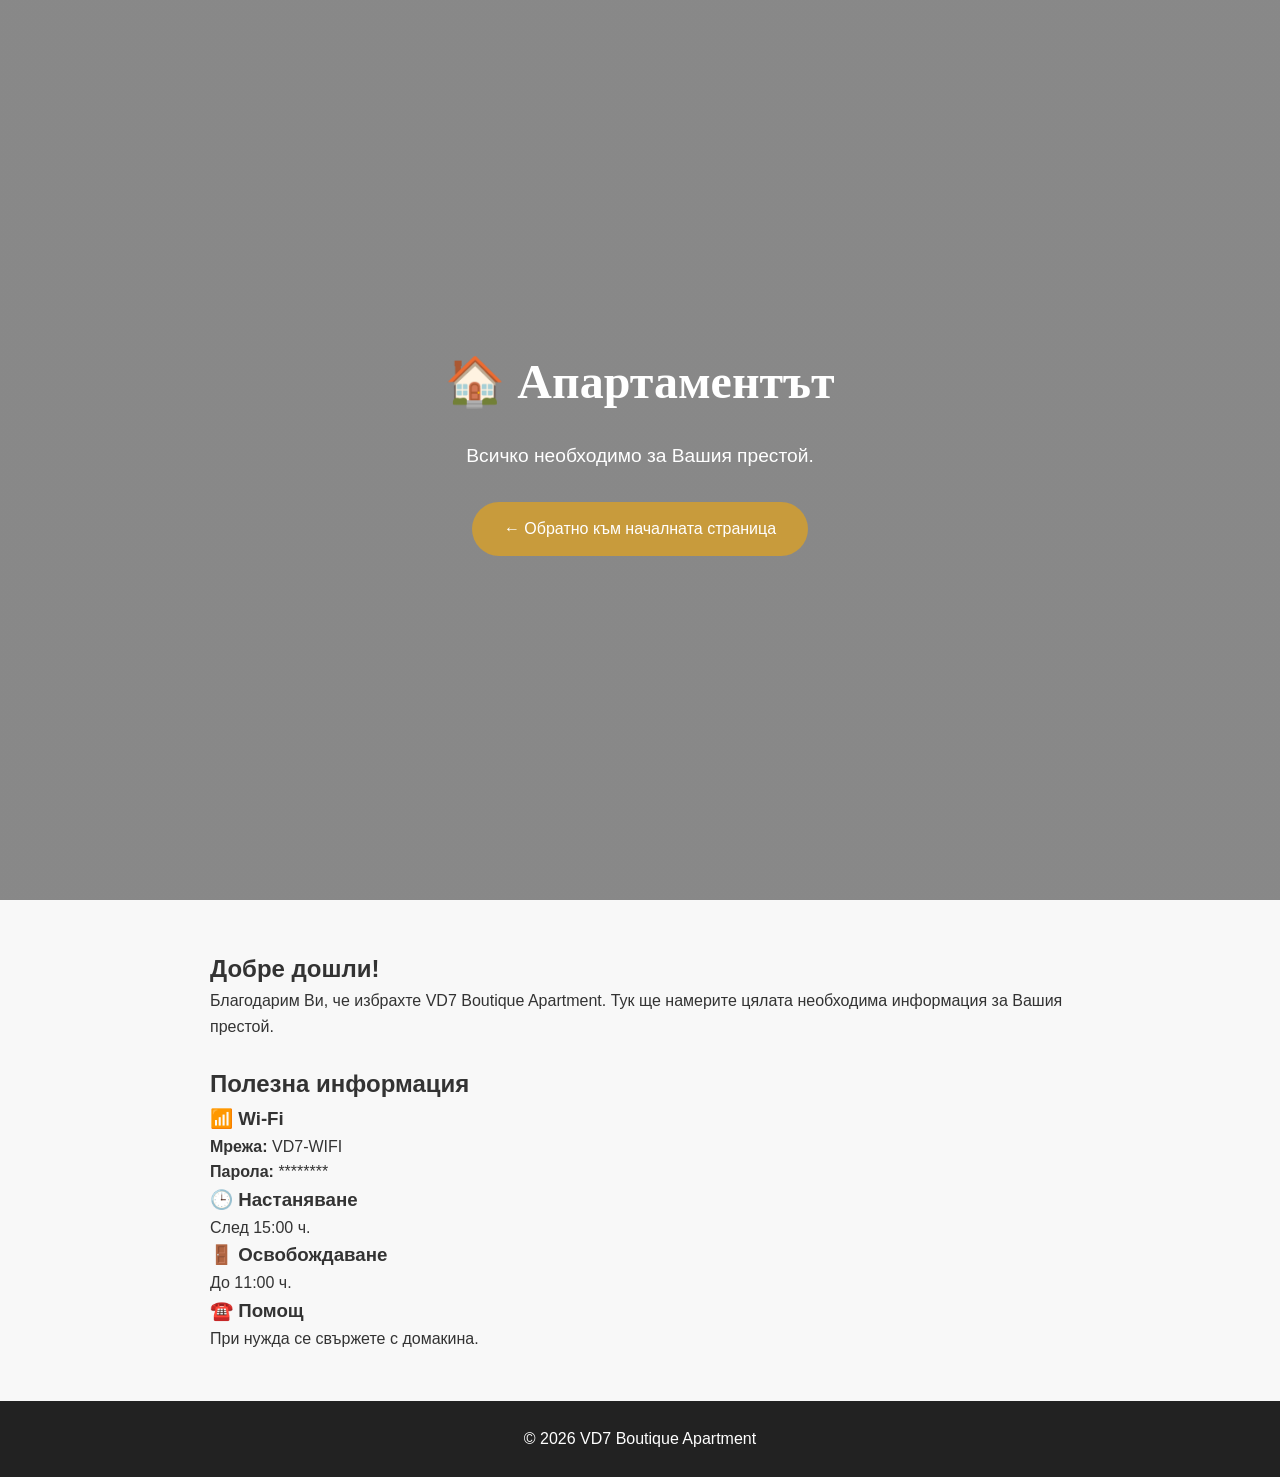
==== pages/apartment.html @ 88eec18f "Update apartment.html" ====
<!DOCTYPE html>
<html lang="bg">
<head>
    <meta charset="UTF-8">
    <meta name="viewport" content="width=device-width, initial-scale=1.0">
    <title>Апартаментът | VD7 Boutique Apartment</title>

    <link rel="stylesheet" href="../css/style.css">
</head>

<body>

<header class="hero">
    <div class="overlay">
        <h1>🏠 Апартаментът</h1>
        <p>Всичко необходимо за Вашия престой.</p>

        <a href="../index.html" class="btn">
            ← Обратно към началната страница
        </a>
    </div>
</header>

<main style="max-width:900px;margin:auto;padding:50px 20px;">

    <h2>Добре дошли!</h2>

    <p>
        Благодарим Ви, че избрахте VD7 Boutique Apartment.
        Тук ще намерите цялата необходима информация за Вашия престой.
    </p>

    <br>

    <h2>Полезна информация</h2>

<div class="info-card">
    <h3>📶 Wi-Fi</h3>
    <p><strong>Мрежа:</strong> VD7-WIFI</p>
    <p><strong>Парола:</strong> ********</p>
</div>

<div class="info-card">
    <h3>🕒 Настаняване</h3>
    <p>След 15:00 ч.</p>
</div>

<div class="info-card">
    <h3>🚪 Освобождаване</h3>
    <p>До 11:00 ч.</p>
</div>

<div class="info-card">
    <h3>☎️ Помощ</h3>
    <p>При нужда се свържете с домакина.</p>
</div>

</main>

<footer>
    <p>© 2026 VD7 Boutique Apartment</p>
</footer>

</body>
</html>
---- css/style.css ----
/* ===== RESET ===== */

* {
    margin: 0;
    padding: 0;
    box-sizing: border-box;
}

/* ===== BODY ===== */

body {
    font-family: 'Poppins', sans-serif;
    background: #f8f8f8;
    color: #333;
    line-height: 1.6;
}

/* ===== HERO ===== */

.hero {
    height: 100vh;
    background: linear-gradient(rgba(0,0,0,.45), rgba(0,0,0,.45)),
                url("../images/apartment/hero.jpg") center center / cover no-repeat;

    display: flex;
    justify-content: center;
    align-items: center;
    text-align: center;
}

.overlay {
    color: white;
    padding: 20px;
}

.overlay h1 {
    font-family: "Playfair Display", serif;
    font-size: 3rem;
    margin-bottom: 20px;
}

.overlay p {
    font-size: 1.2rem;
    margin-bottom: 30px;
}

/* ===== BUTTON ===== */

.btn {
    display: inline-block;
    padding: 14px 32px;
    background: #c89b3c;
    color: white;
    text-decoration: none;
    border-radius: 40px;
    transition: .3s;
}

.btn:hover {
    background: #a67c28;
}

/* ===== CARDS ===== */

.cards {
    max-width: 1200px;
    margin: 60px auto;
    padding: 20px;

    display: grid;
    grid-template-columns: repeat(auto-fit, minmax(180px,1fr));
    gap: 20px;
}

.card {
    background: white;
    border-radius: 16px;
    padding: 35px 20px;

    text-align: center;
    text-decoration: none;
    color: #333;

    font-size: 2rem;

    box-shadow: 0 8px 20px rgba(0,0,0,.08);

    transition: .25s;
}

.card span {
    display: block;
    margin-top: 15px;
    font-size: 1rem;
}

.card:hover {
    transform: translateY(-6px);
    box-shadow: 0 15px 30px rgba(0,0,0,.15);
}

/* ===== FOOTER ===== */

footer {
    background: #222;
    color: white;
    text-align: center;
    padding: 25px;
}

/* ===== MOBILE ===== */

@media (max-width:768px){

    .overlay h1{
        font-size:2.2rem;
    }

    .overlay p{
        font-size:1rem;
    }

}
/* ===== SMOOTH SCROLL ===== */

html{
    scroll-behavior:smooth;
}

/* ===== CONTAINER ===== */

main{
    padding-bottom:60px;
}

/* ===== CARD IMPROVEMENTS ===== */

.card{
    cursor:pointer;
    border:1px solid rgba(0,0,0,.05);
}

.card:hover{
    background:#c89b3c;
    color:#fff;
}

.card:hover span{
    color:#fff;
}

/* ===== HERO ANIMATION ===== */

.overlay{
    animation:fadeIn 1.2s ease;
}

@keyframes fadeIn{

    from{
        opacity:0;
        transform:translateY(20px);
    }

    to{
        opacity:1;
        transform:translateY(0);
    }

}
/* ===== NAVBAR ===== */

.navbar{
    position:fixed;
    top:0;
    left:0;
    width:100%;
    background:rgba(0,0,0,.65);
    backdrop-filter:blur(10px);
    display:flex;
    justify-content:space-between;
    align-items:center;
    padding:18px 40px;
    z-index:1000;
}

.logo{
    color:#fff;
    font-size:1.3rem;
    font-family:"Playfair Display", serif;
}

.nav-links{
    display:flex;
    list-style:none;
    gap:30px;
}

.nav-links a{
    color:#fff;
    text-decoration:none;
    transition:.3s;
}

.nav-links a:hover{
    color:#c89b3c;
}

@media(max-width:768px){

    .navbar{
        flex-direction:column;
        gap:15px;
        padding:15px;
    }

    .nav-links{
        flex-wrap:wrap;
        justify-content:center;
        gap:15px;
    }

}
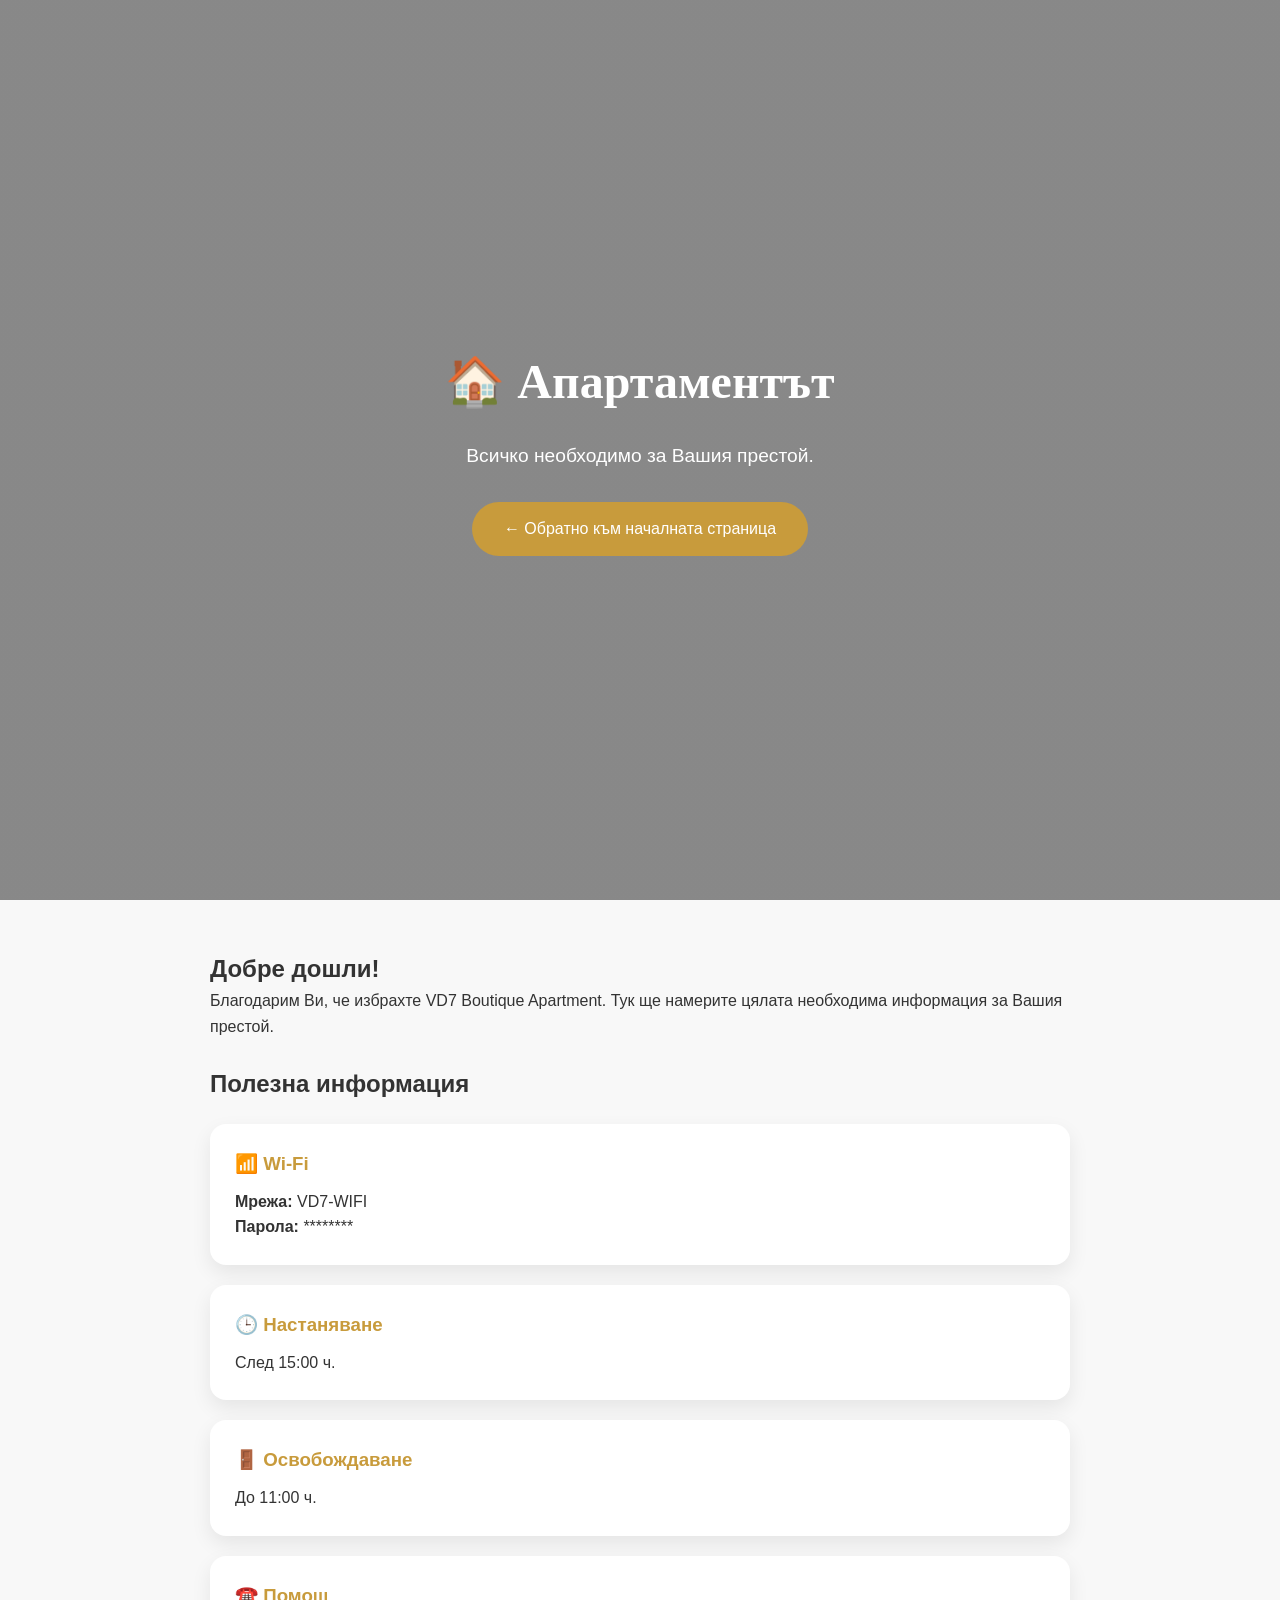
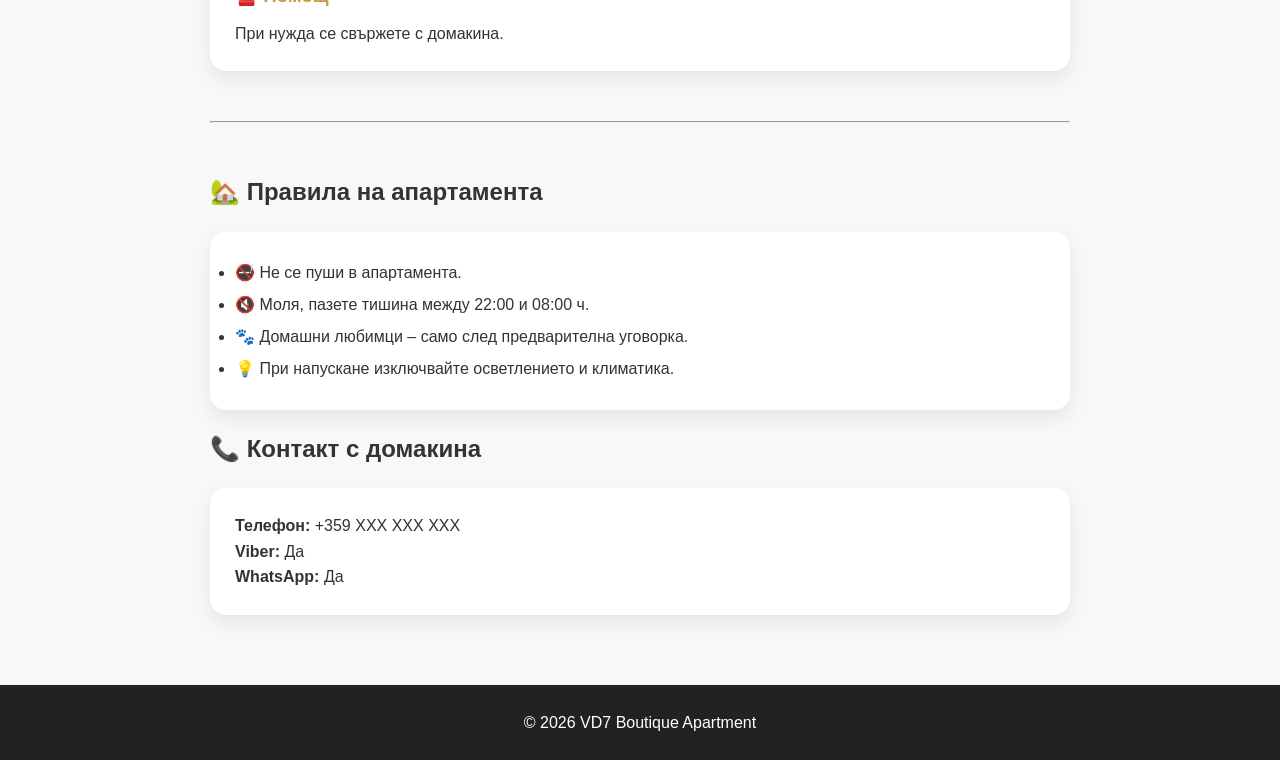
==== commit 2281eda7: "Update apartment.html" ====
--- a/pages/apartment.html
+++ b/pages/apartment.html
@@ -54,7 +54,26 @@
     <h3>☎️ Помощ</h3>
     <p>При нужда се свържете с домакина.</p>
 </div>
+<hr style="margin:50px 0;">
 
+<h2>🏡 Правила на апартамента</h2>
+
+<div class="info-card">
+    <ul style="line-height:2;">
+        <li>🚭 Не се пуши в апартамента.</li>
+        <li>🔇 Моля, пазете тишина между 22:00 и 08:00 ч.</li>
+        <li>🐾 Домашни любимци – само след предварителна уговорка.</li>
+        <li>💡 При напускане изключвайте осветлението и климатика.</li>
+    </ul>
+</div>
+
+<h2>📞 Контакт с домакина</h2>
+
+<div class="info-card">
+    <p><strong>Телефон:</strong> +359 XXX XXX XXX</p>
+    <p><strong>Viber:</strong> Да</p>
+    <p><strong>WhatsApp:</strong> Да</p>
+</div>
 </main>
 
 <footer>
--- a/css/style.css
+++ b/css/style.css
@@ -221,3 +221,17 @@
     }
 
 }
+/* ===== INFO CARDS ===== */
+
+.info-card{
+    background:#fff;
+    border-radius:16px;
+    padding:25px;
+    margin:20px 0;
+    box-shadow:0 8px 20px rgba(0,0,0,.08);
+}
+
+.info-card h3{
+    color:#c89b3c;
+    margin-bottom:10px;
+}
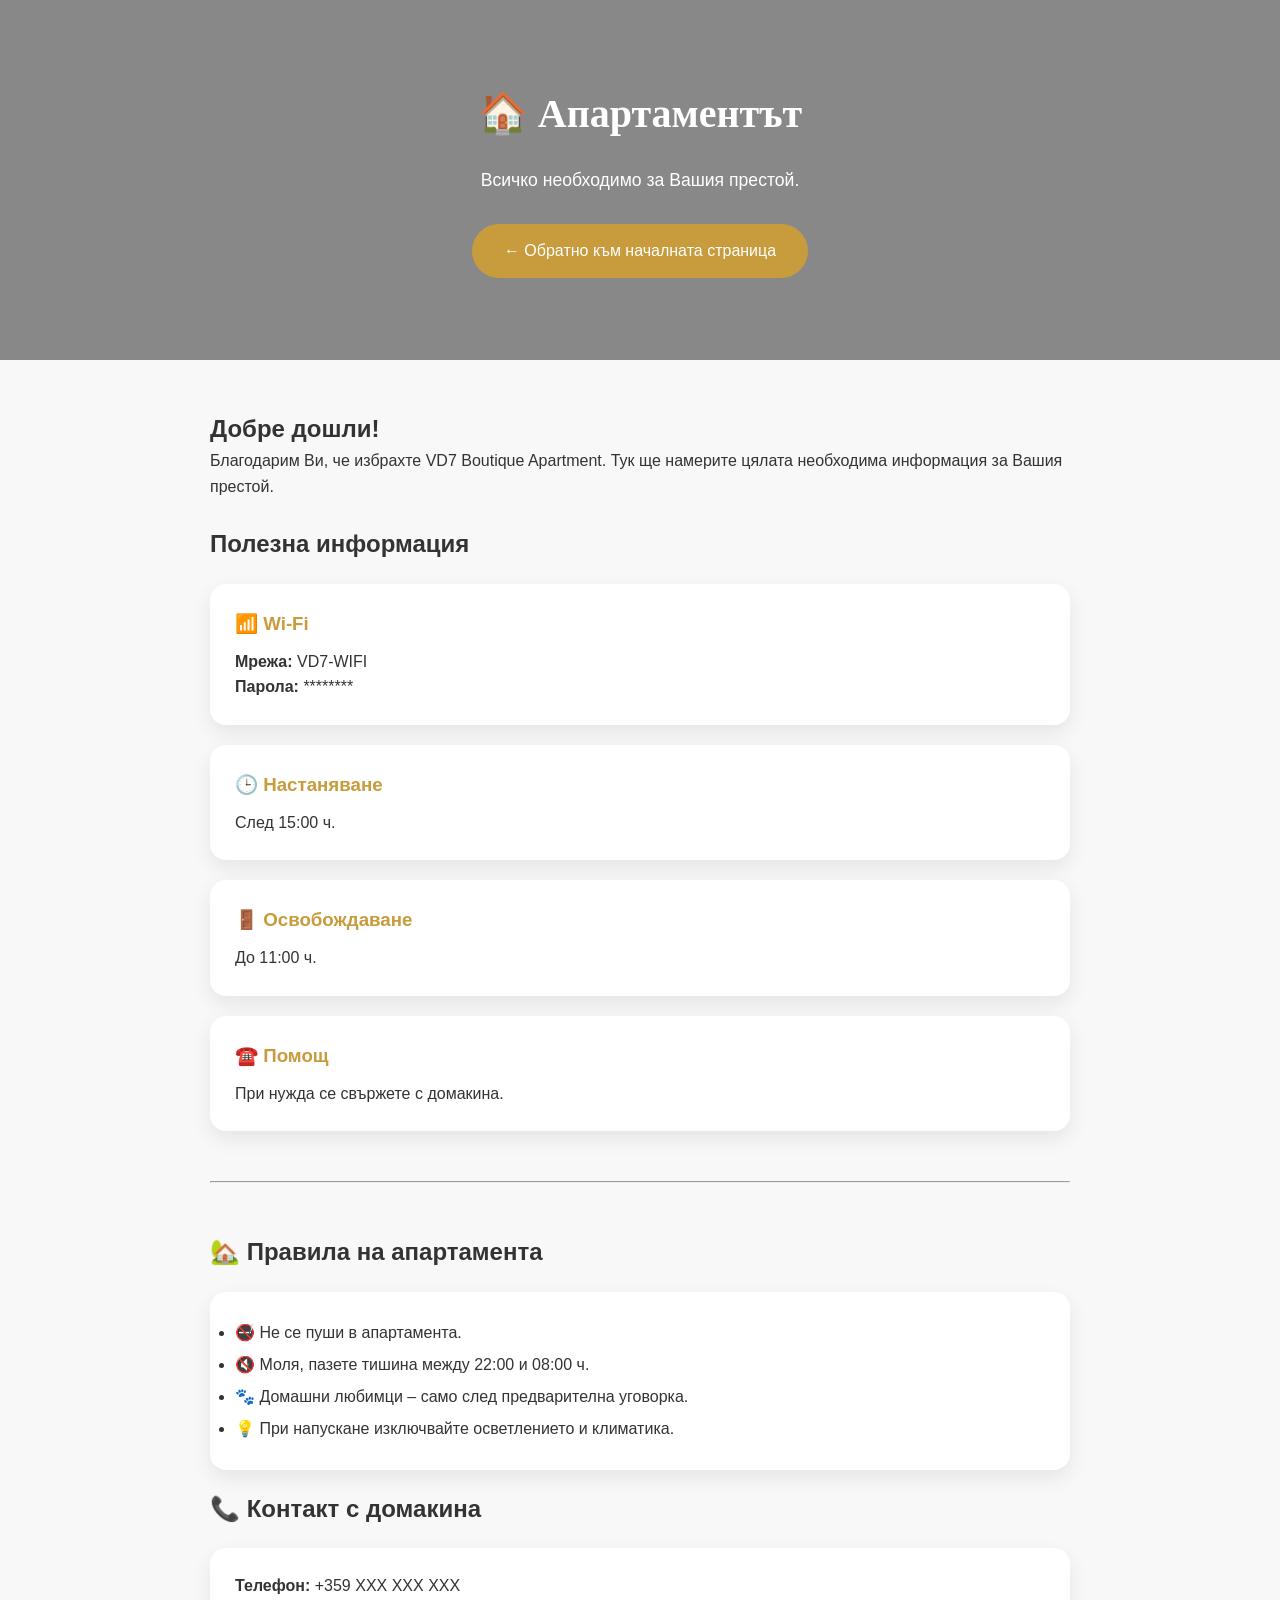
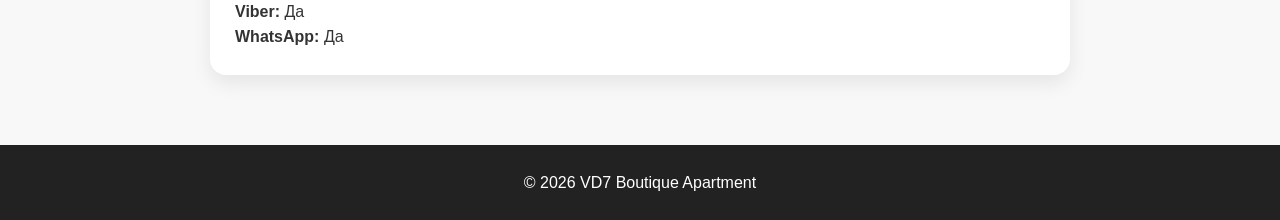
==== commit 66643a1f: "Update apartment.html" ====
--- a/pages/apartment.html
+++ b/pages/apartment.html
@@ -10,7 +10,7 @@
 
 <body>
 
-<header class="hero">
+<header class="hero small">
     <div class="overlay">
         <h1>🏠 Апартаментът</h1>
         <p>Всичко необходимо за Вашия престой.</p>
--- a/css/style.css
+++ b/css/style.css
@@ -235,3 +235,17 @@
     color:#c89b3c;
     margin-bottom:10px;
 }
+/* ===== INNER PAGES ===== */
+
+.hero.small {
+    height: 40vh;
+    min-height: 300px;
+}
+
+.hero.small .overlay h1 {
+    font-size: 2.5rem;
+}
+
+.hero.small .overlay p {
+    font-size: 1.1rem;
+}
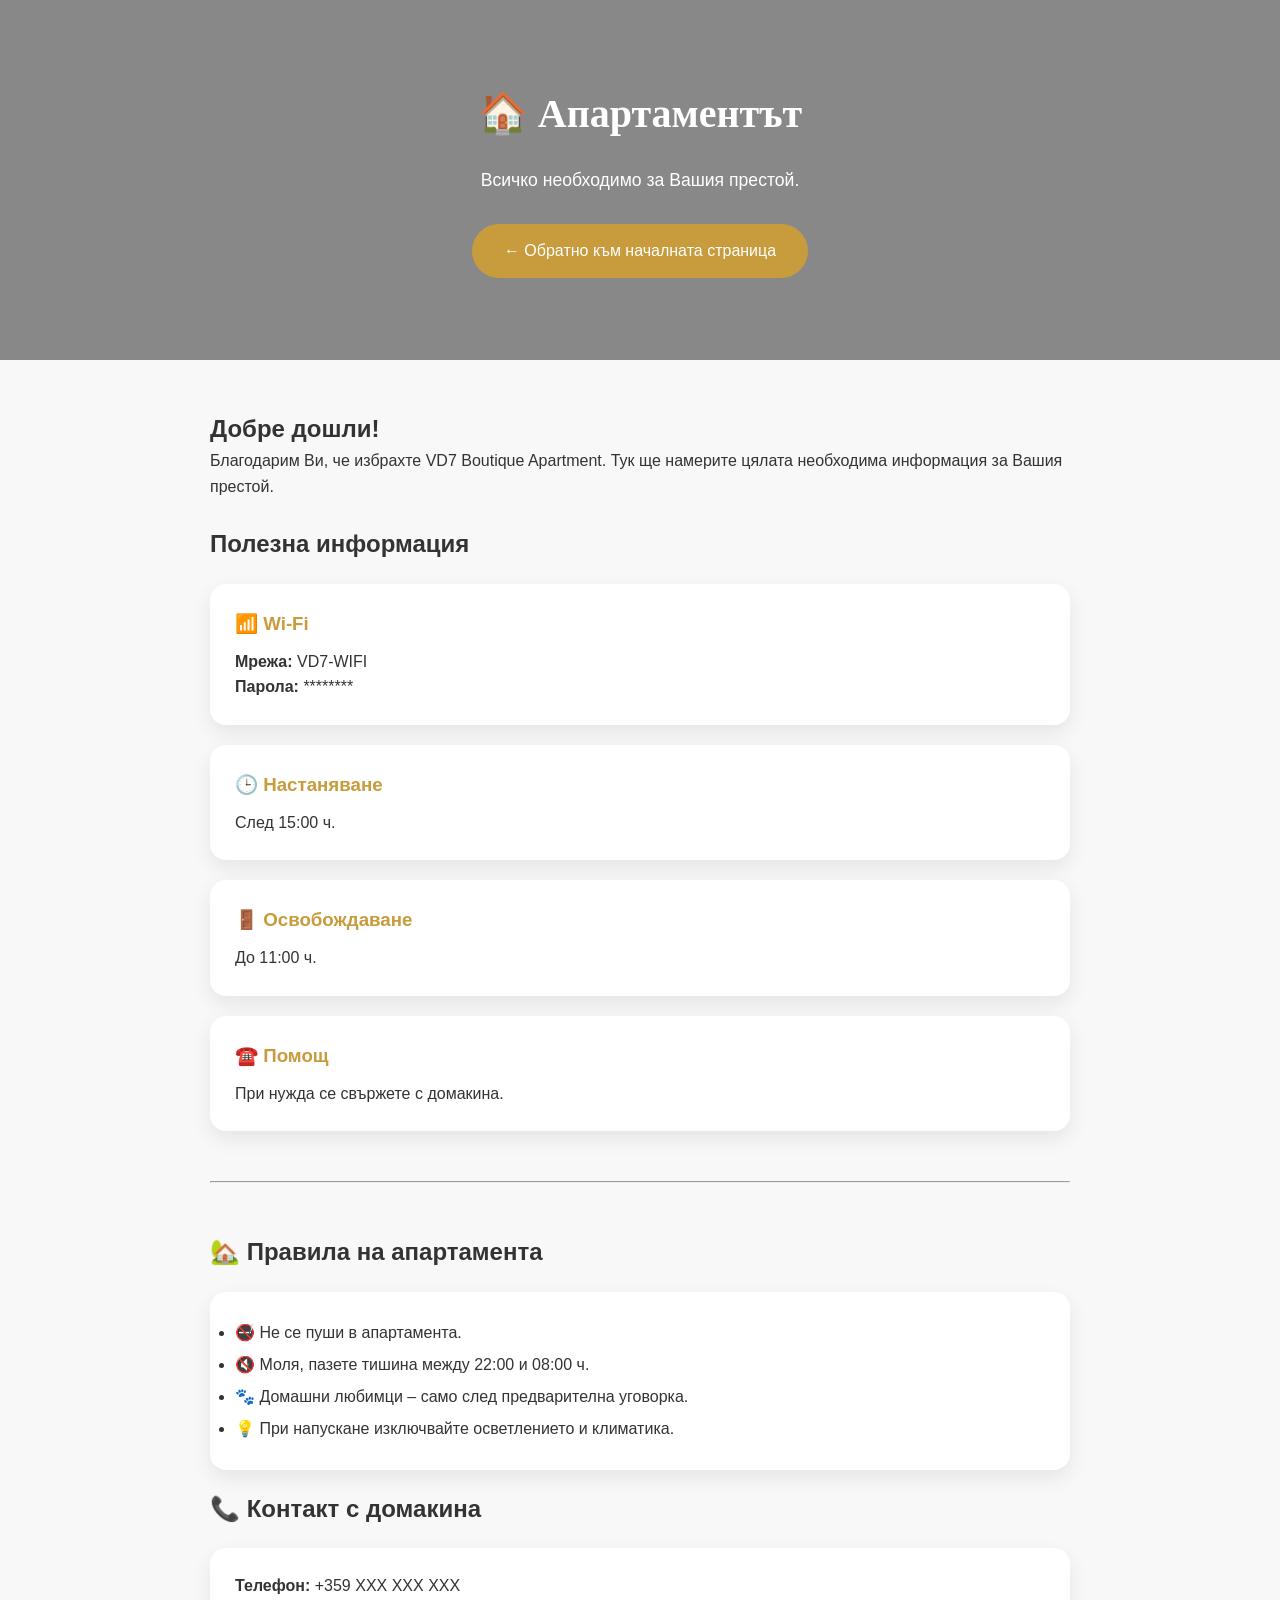
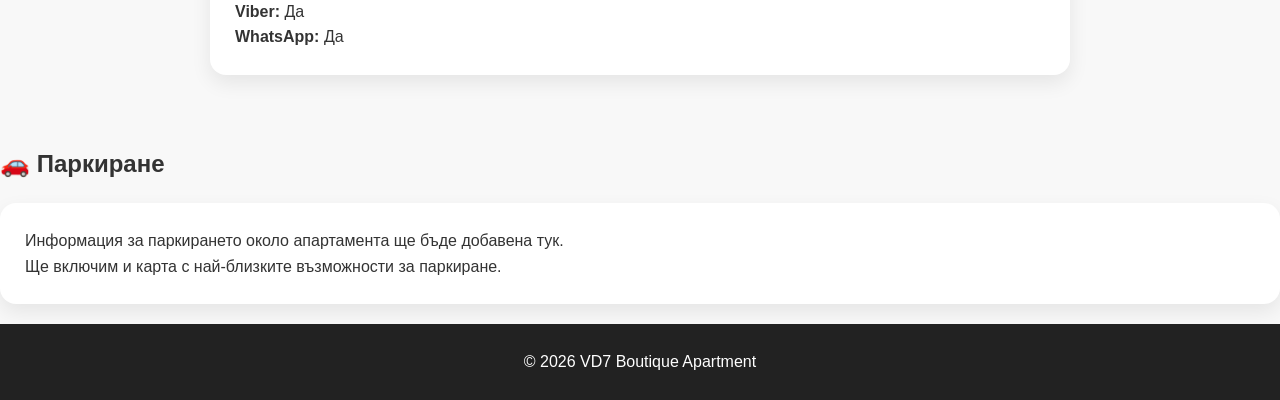
==== commit faee2144: "Update apartment.html" ====
--- a/pages/apartment.html
+++ b/pages/apartment.html
@@ -75,7 +75,17 @@
     <p><strong>WhatsApp:</strong> Да</p>
 </div>
 </main>
+<h2>🚗 Паркиране</h2>
 
+<div class="info-card">
+    <p>
+        Информация за паркирането около апартамента ще бъде добавена тук.
+    </p>
+
+    <p>
+        Ще включим и карта с най-близките възможности за паркиране.
+    </p>
+</div>
 <footer>
     <p>© 2026 VD7 Boutique Apartment</p>
 </footer>
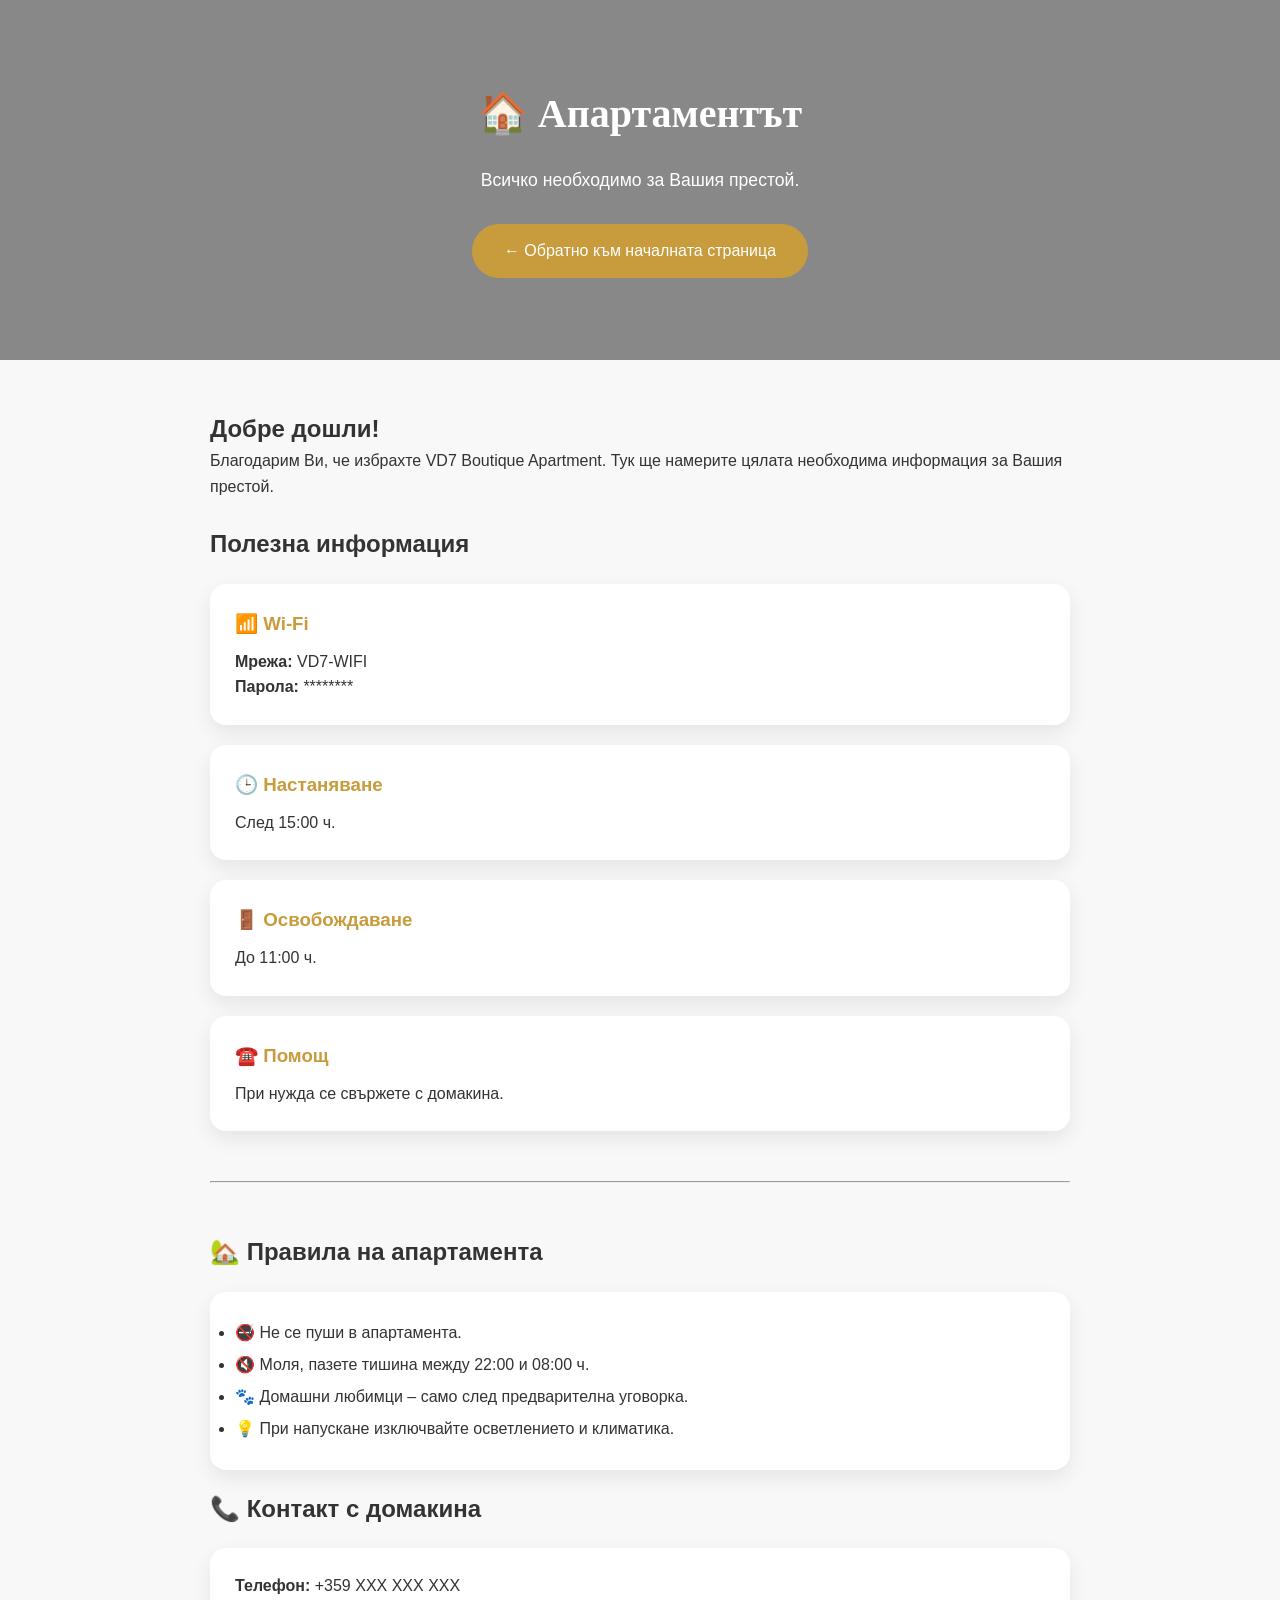
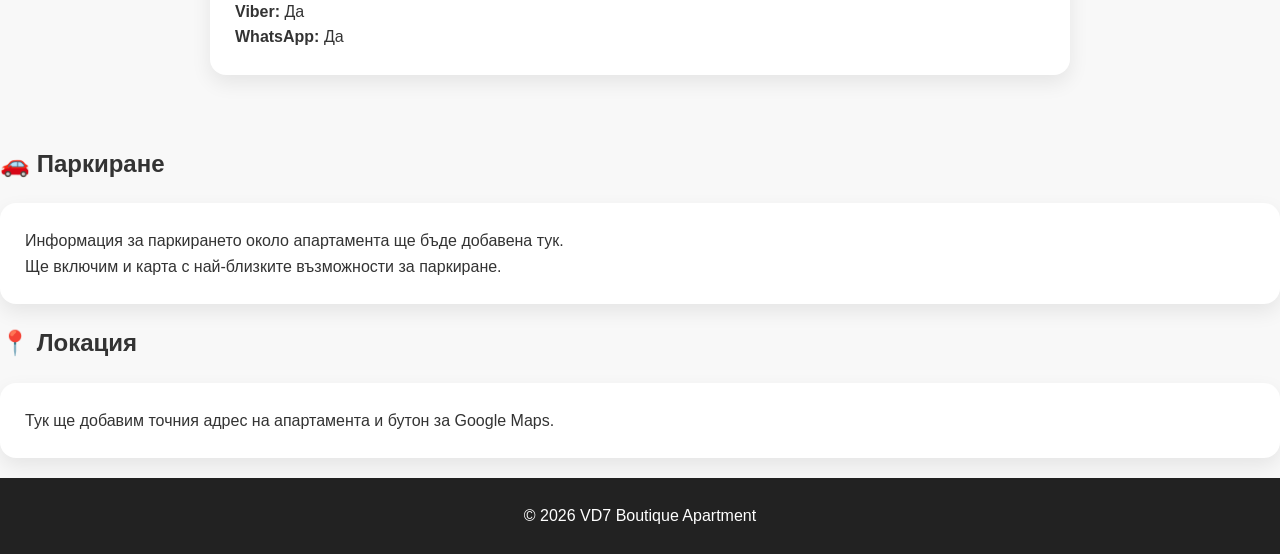
==== commit a9fa4e73: "Update apartment.html" ====
--- a/pages/apartment.html
+++ b/pages/apartment.html
@@ -86,6 +86,13 @@
         Ще включим и карта с най-близките възможности за паркиране.
     </p>
 </div>
+    <h2>📍 Локация</h2>
+
+<div class="info-card">
+    <p>
+        Тук ще добавим точния адрес на апартамента и бутон за Google Maps.
+    </p>
+</div>
 <footer>
     <p>© 2026 VD7 Boutique Apartment</p>
 </footer>
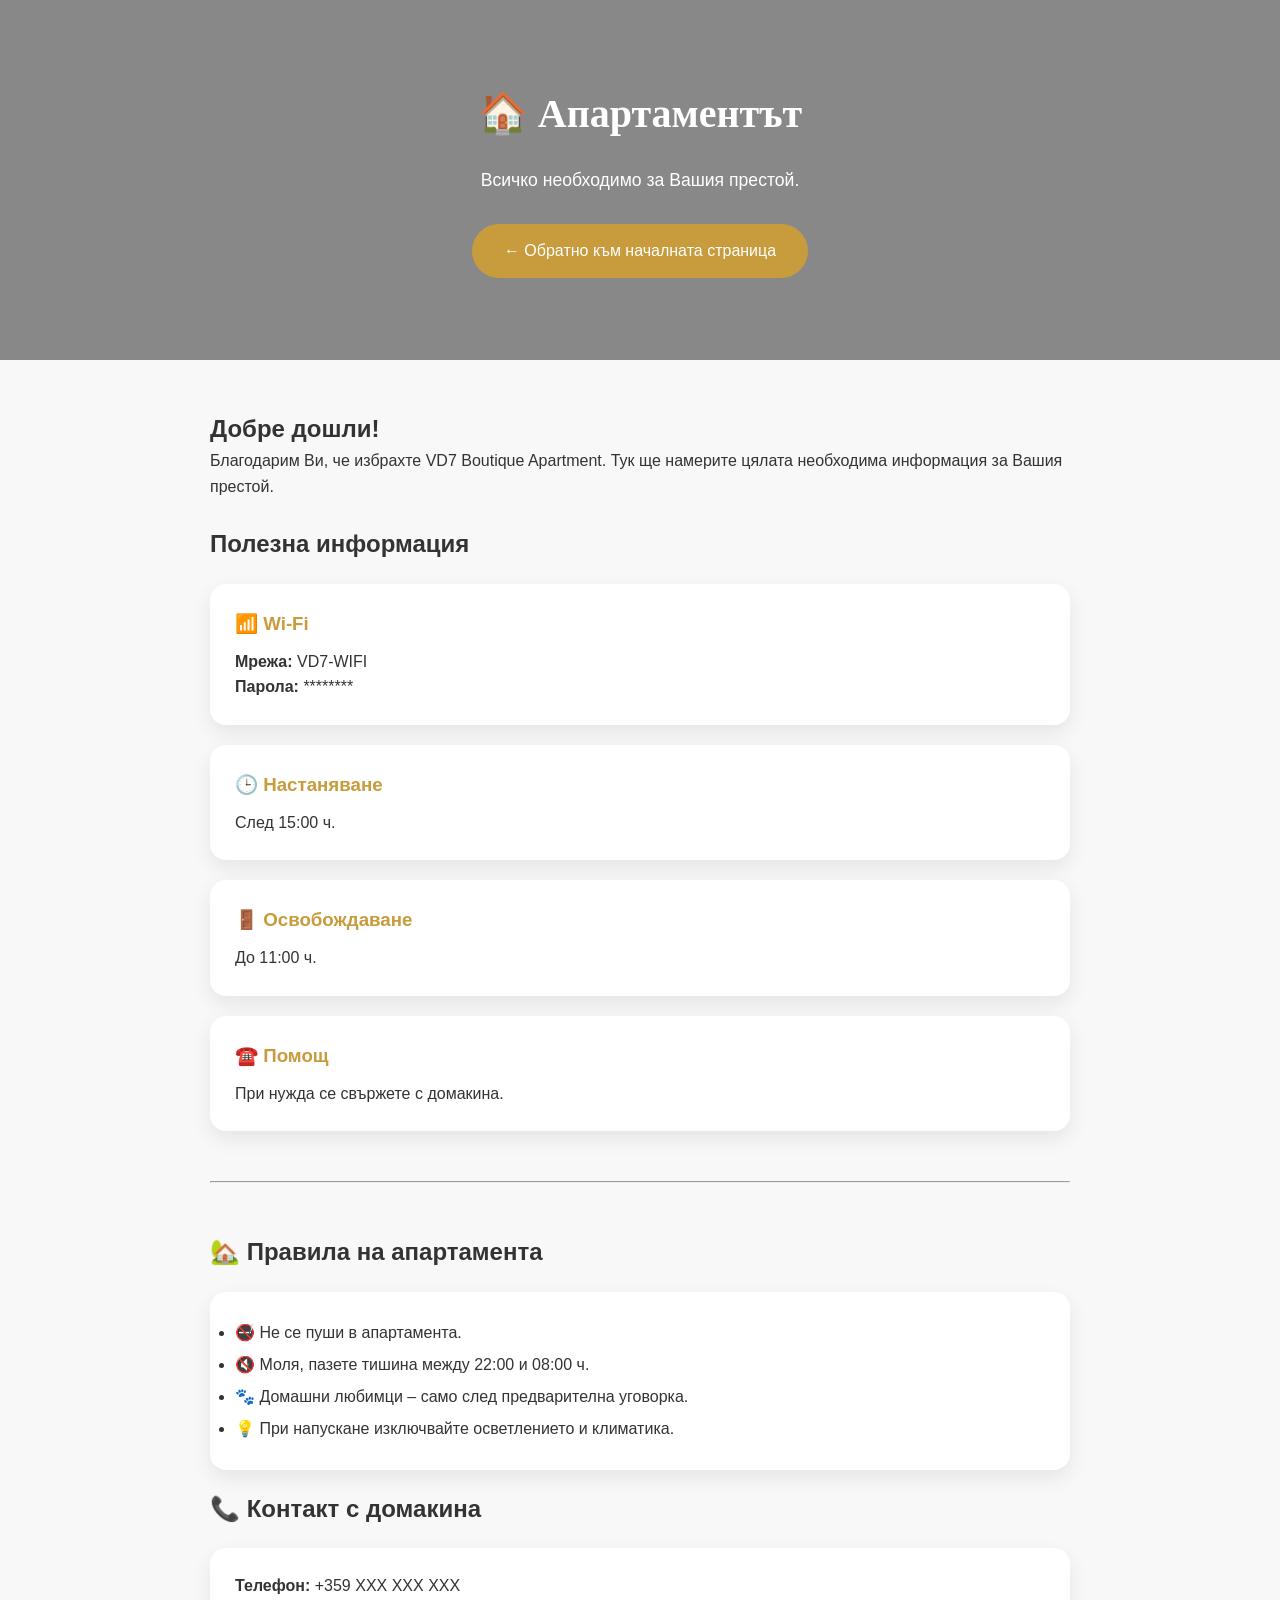
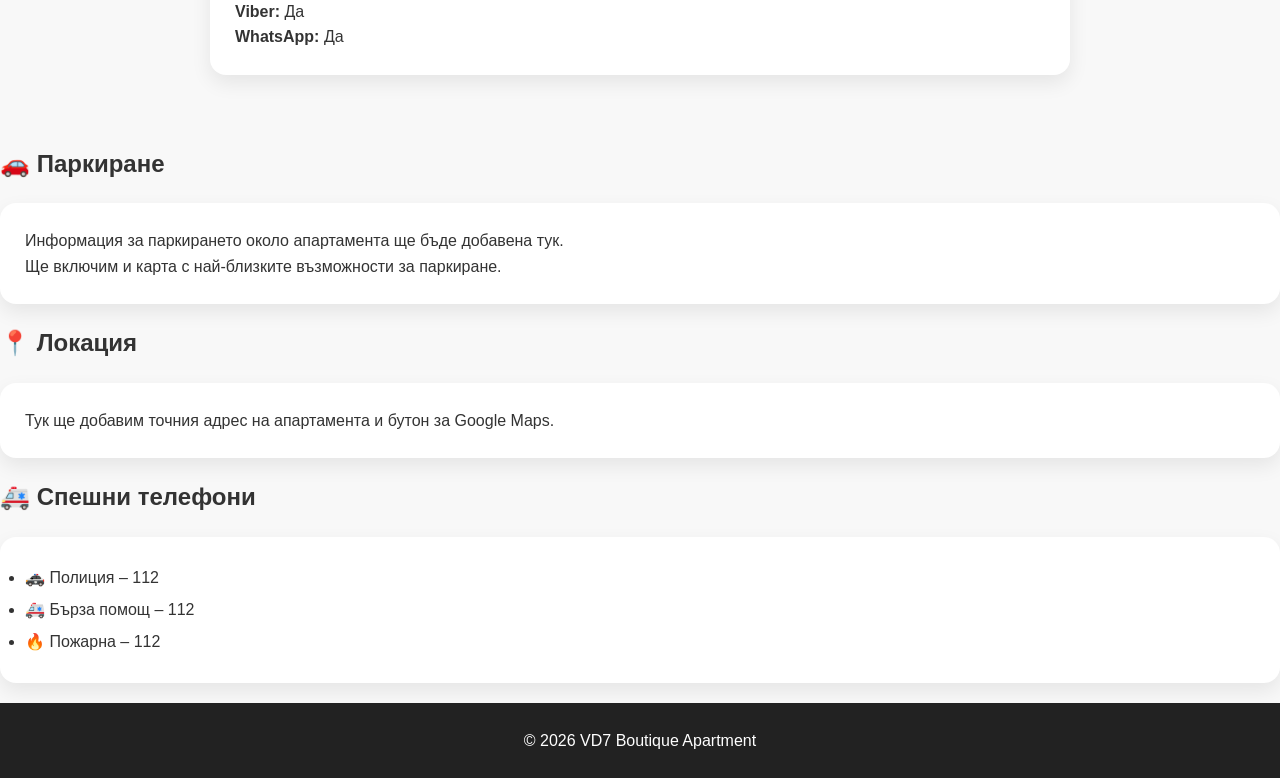
==== commit e1afca2a: "Update apartment.html" ====
--- a/pages/apartment.html
+++ b/pages/apartment.html
@@ -93,6 +93,15 @@
         Тук ще добавим точния адрес на апартамента и бутон за Google Maps.
     </p>
 </div>
+    <h2>🚑 Спешни телефони</h2>
+
+<div class="info-card">
+    <ul style="line-height:2;">
+        <li>🚓 Полиция – 112</li>
+        <li>🚑 Бърза помощ – 112</li>
+        <li>🔥 Пожарна – 112</li>
+    </ul>
+</div>
 <footer>
     <p>© 2026 VD7 Boutique Apartment</p>
 </footer>
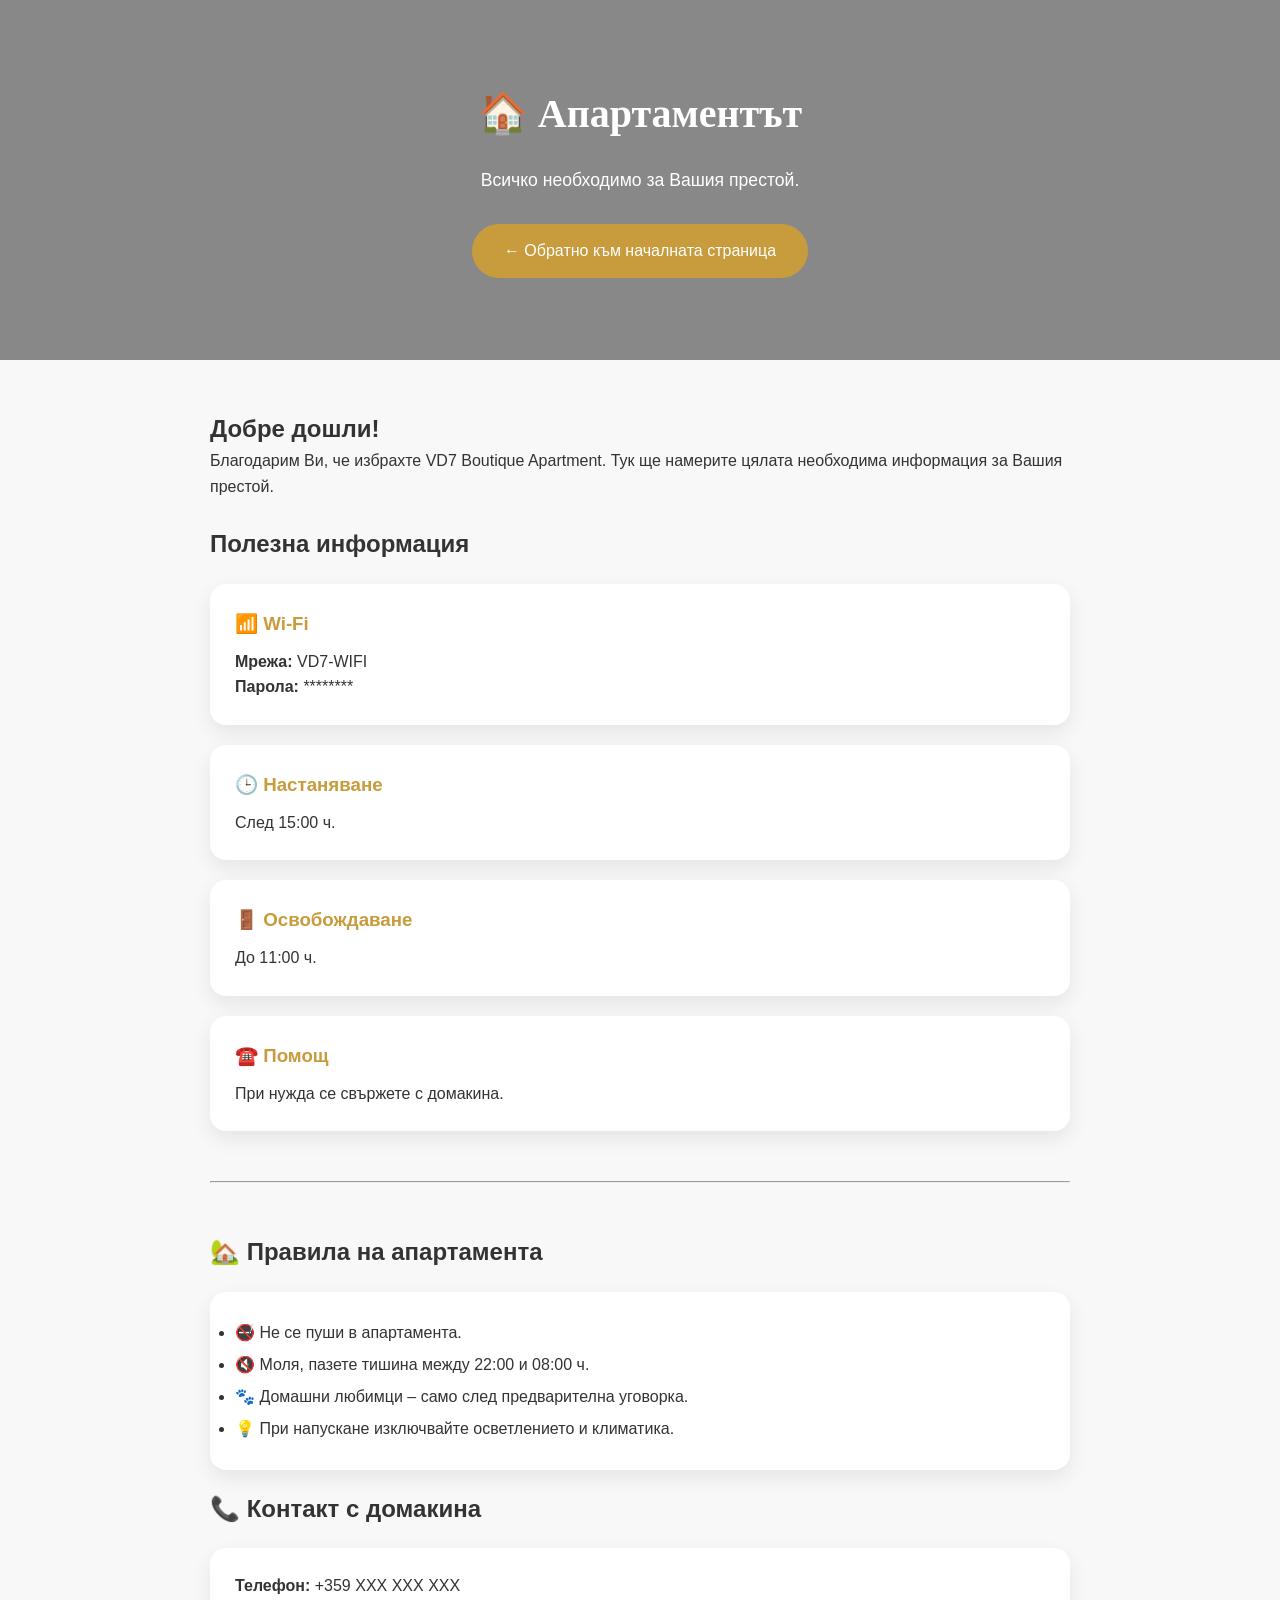
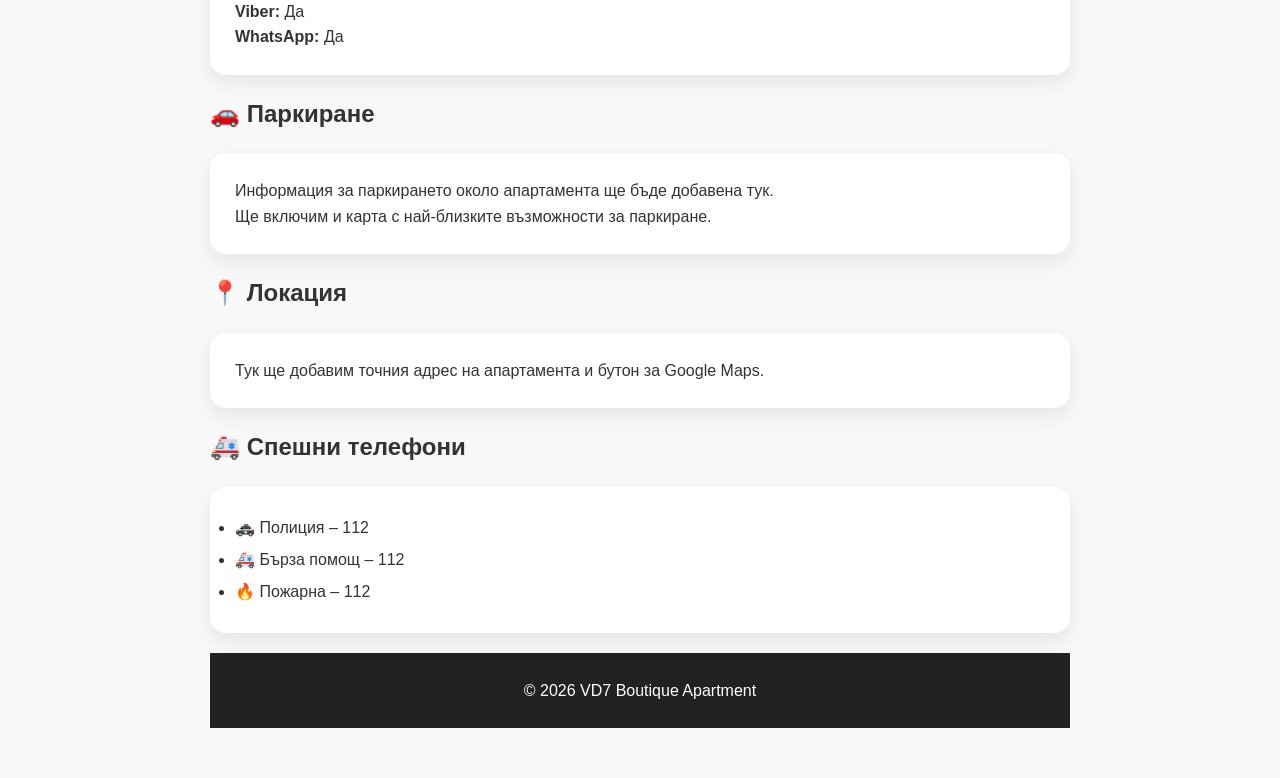
==== commit 749b001a: "Update apartment.html" ====
--- a/pages/apartment.html
+++ b/pages/apartment.html
@@ -74,7 +74,6 @@
     <p><strong>Viber:</strong> Да</p>
     <p><strong>WhatsApp:</strong> Да</p>
 </div>
-</main>
 <h2>🚗 Паркиране</h2>
 
 <div class="info-card">
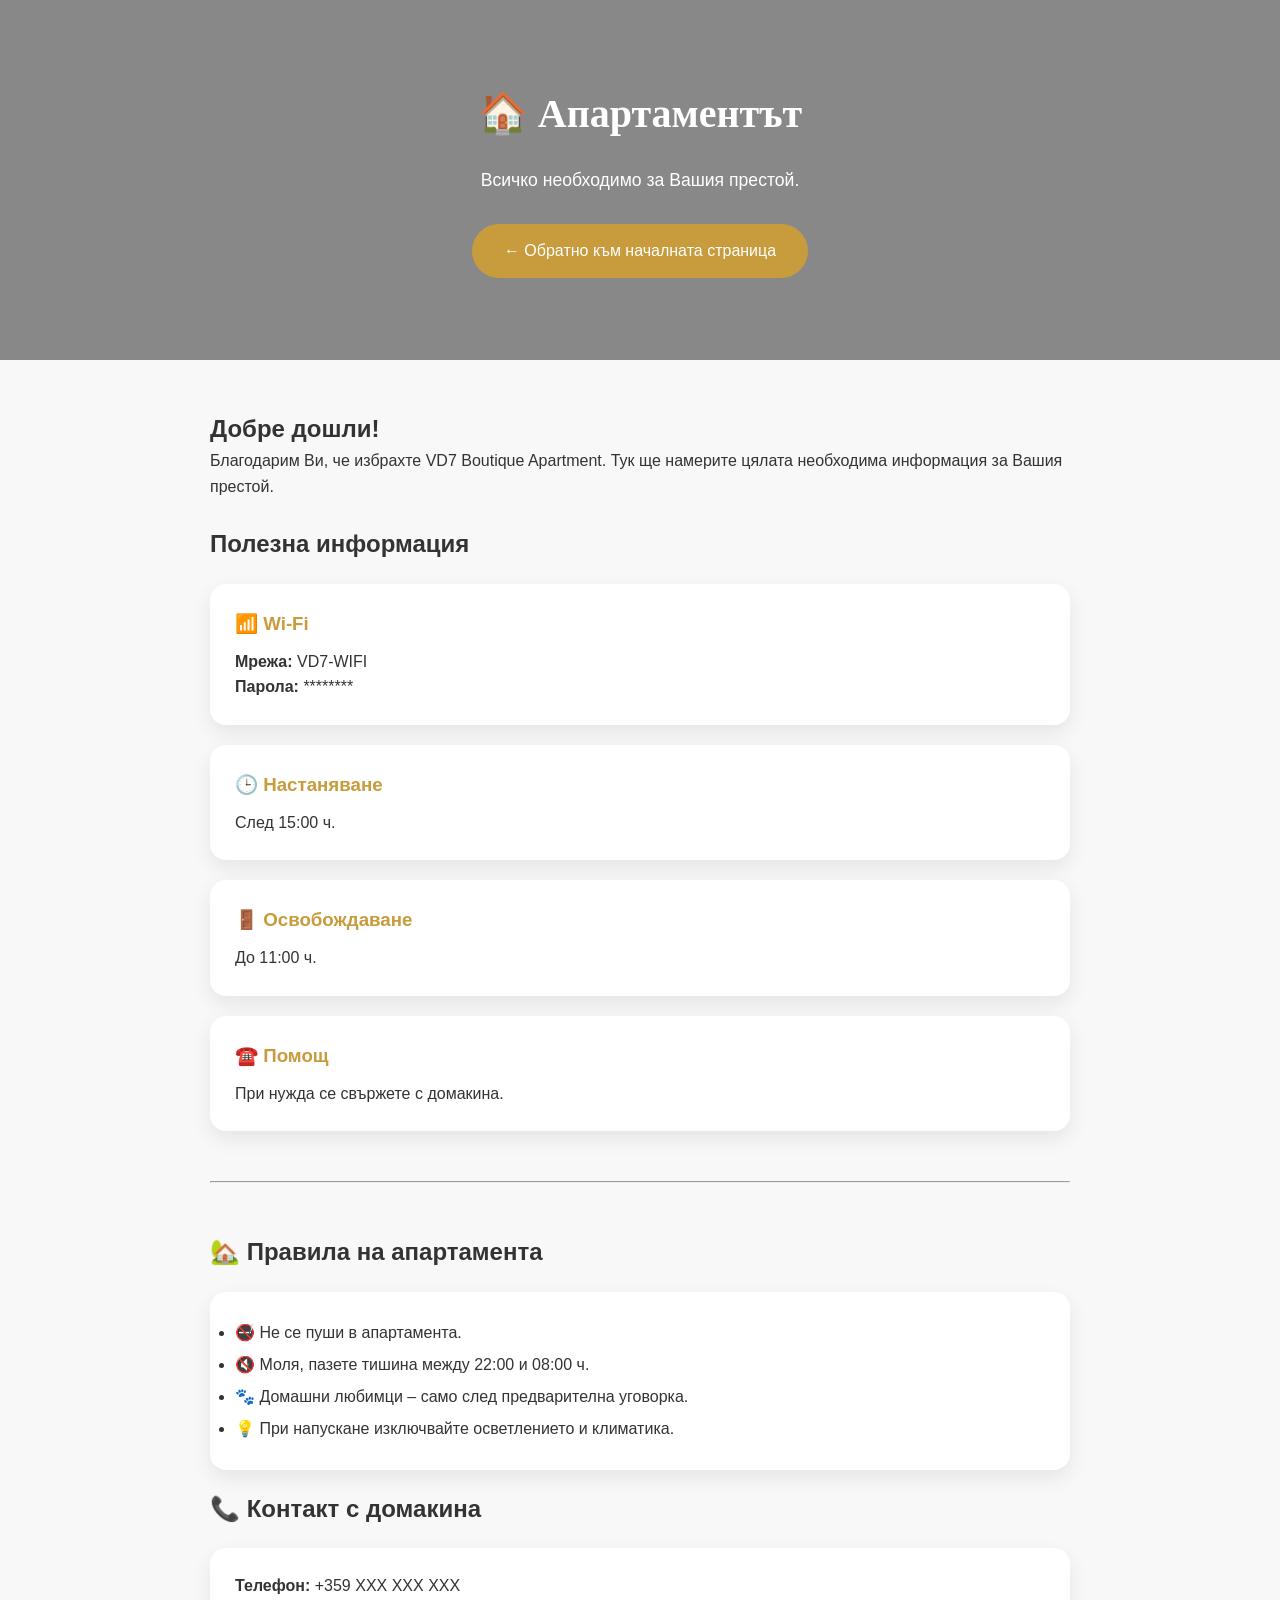
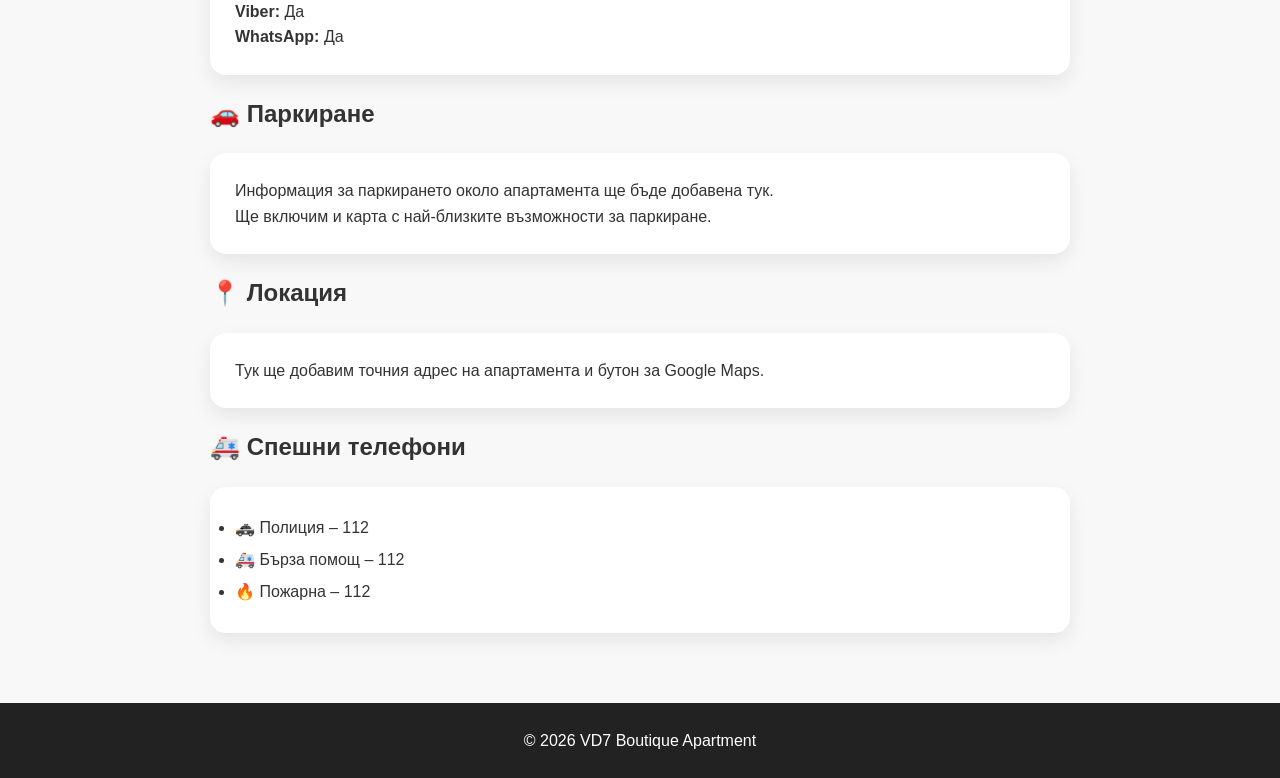
==== commit c9ef1f67: "Update apartment.html" ====
--- a/pages/apartment.html
+++ b/pages/apartment.html
@@ -101,6 +101,8 @@
         <li>🔥 Пожарна – 112</li>
     </ul>
 </div>
+
+</main>
 <footer>
     <p>© 2026 VD7 Boutique Apartment</p>
 </footer>
